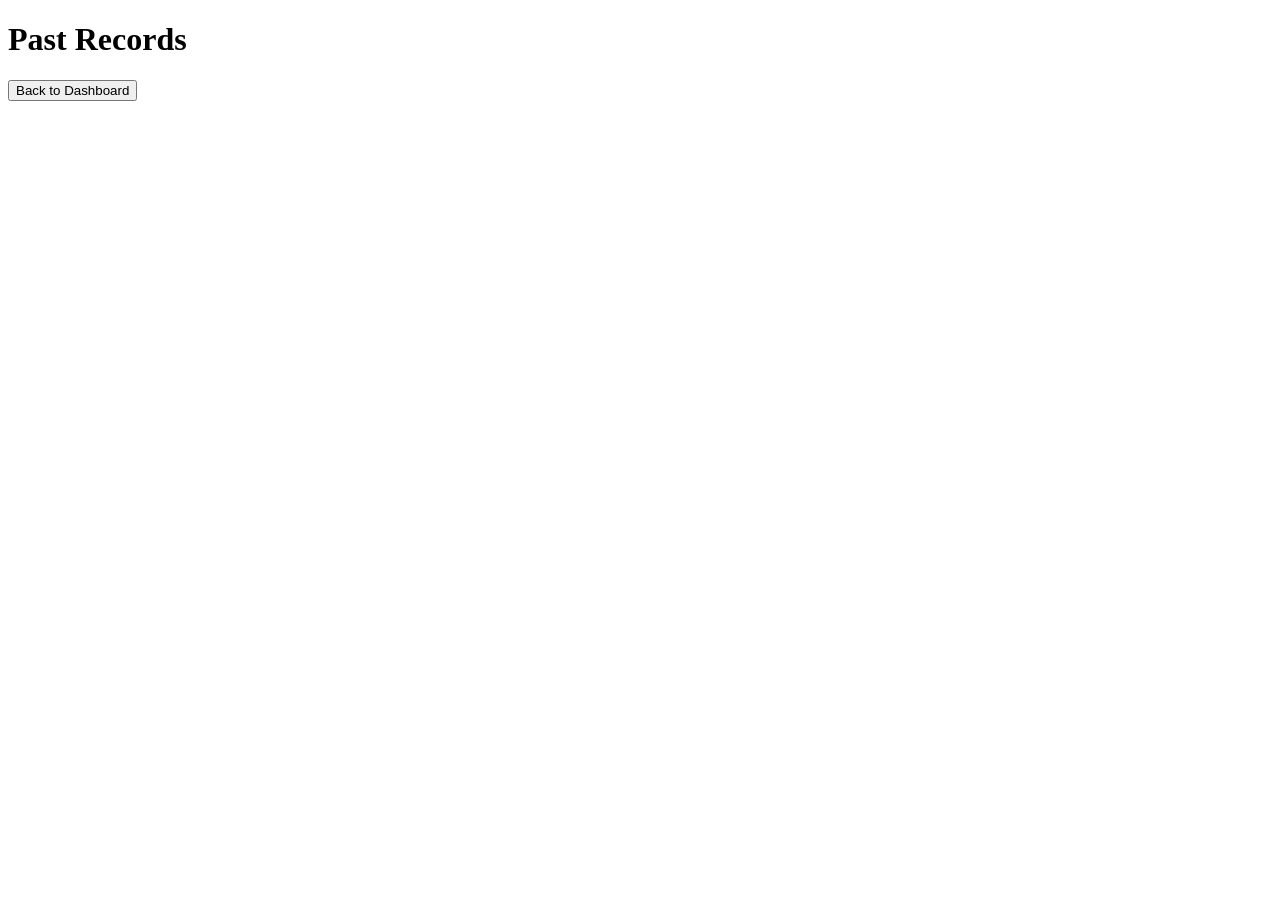
==== frontend/archive.html @ b9ae5662 "Initial commit" ====
<!DOCTYPE html>
<html lang="en">
<head>
    <meta charset="UTF-8">
    <meta name="viewport" content="width=device-width, initial-scale=1.0">
    <title>Tea Room Archives</title>
    <link rel="stylesheet" href="styles.css">
</head>
<body>

    <div class="header-container">
        <h1>Past Records</h1>
        <button class="secondary" onclick="window.location.href='index.html'">Back to Dashboard</button>
    </div>

    <div class="card" style="width: 100%; max-width: 900px;">
        <div id="archive-list">
            <!-- Grouped past items inject here -->
        </div>
    </div>

    <script src="archive.js"></script>
</body>
</html>
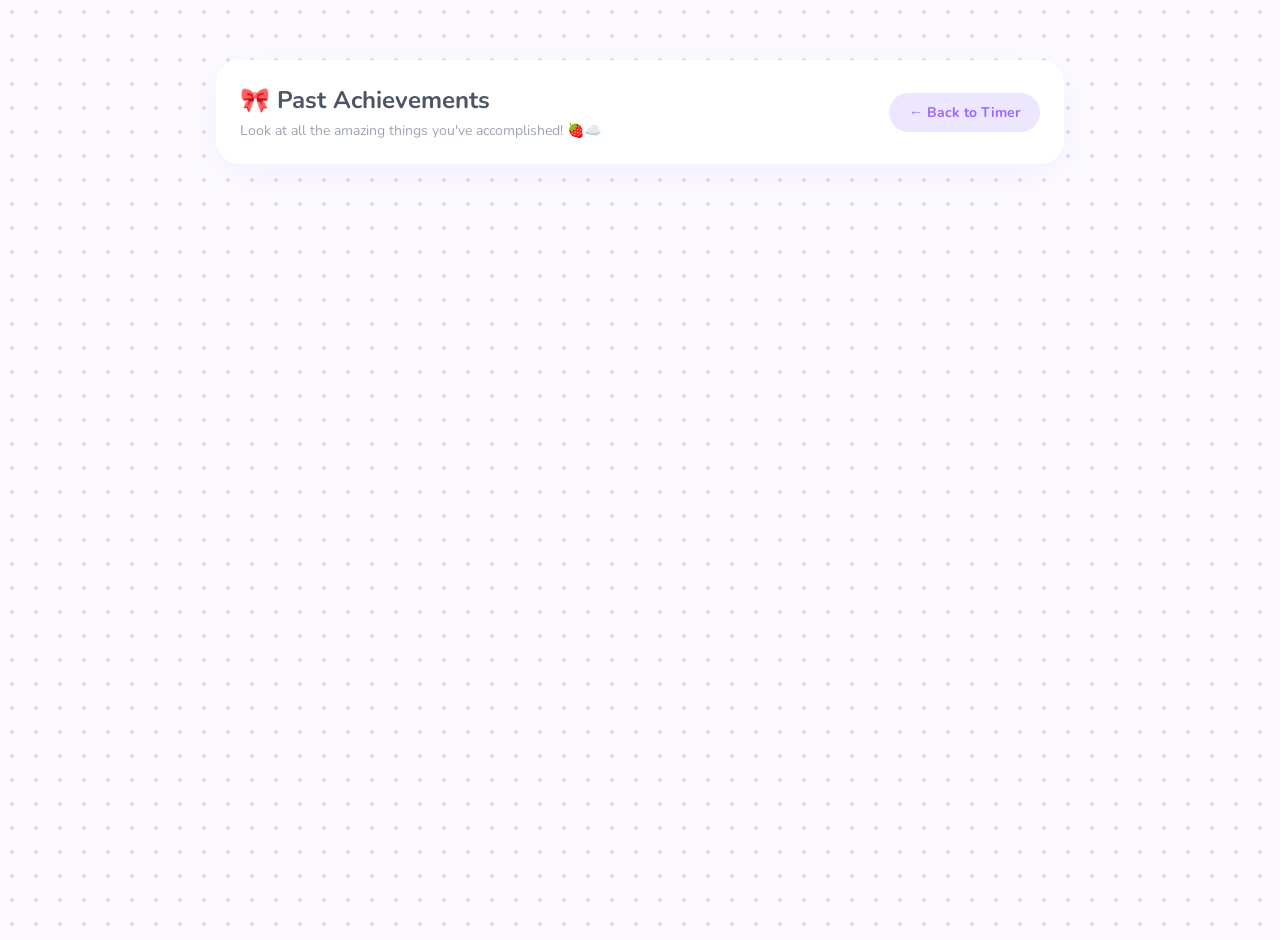
==== commit 86d8f10b: "Upgrade to cute UI and add Brew Logs" ====
--- a/frontend/archive.html
+++ b/frontend/archive.html
@@ -3,20 +3,26 @@
 <head>
     <meta charset="UTF-8">
     <meta name="viewport" content="width=device-width, initial-scale=1.0">
-    <title>Tea Room Archives</title>
+    <title>Past Achievements</title>
     <link rel="stylesheet" href="styles.css">
+    <style>
+        .archive-header { max-width: 800px; margin: 40px auto; padding: 24px; border-radius: 24px; background: white; display: flex; justify-content: space-between; align-items: center; box-shadow: 0 10px 40px rgba(155, 102, 255, 0.08);}
+        .back-btn { background: var(--primary-soft); color: var(--primary); text-decoration: none; padding: 10px 20px; border-radius: 50px; font-weight: 700; font-size: 14px;}
+        .archive-content { max-width: 800px; margin: 0 auto; text-align: center; padding-top: 50px;}
+    </style>
 </head>
 <body>
 
-    <div class="header-container">
-        <h1>Past Records</h1>
-        <button class="secondary" onclick="window.location.href='index.html'">Back to Dashboard</button>
+    <div class="archive-header">
+        <div style="text-align: left;">
+            <h2 style="margin: 0; color: var(--text-dark);">🎀 Past Achievements</h2>
+            <p style="margin: 5px 0 0 0; color: var(--text-muted); font-size: 14px;">Look at all the amazing things you've accomplished! 🍓☁️</p>
+        </div>
+        <a href="index.html" class="back-btn">← Back to Timer</a>
     </div>
 
-    <div class="card" style="width: 100%; max-width: 900px;">
-        <div id="archive-list">
-            <!-- Grouped past items inject here -->
-        </div>
+    <div class="archive-content" id="archive-list">
+        <!-- Content injects here via JS -->
     </div>
 
     <script src="archive.js"></script>
--- a/frontend/styles.css
+++ b/frontend/styles.css
@@ -0,0 +1,126 @@
+@import url('https://fonts.googleapis.com/css2?family=Nunito:wght@400;600;700;800&display=swap');
+
+:root {
+    --primary: #9b66ff;
+    --primary-soft: #ede6ff;
+    --bg-main: #fcfaff;
+    --bg-grid: #e2d9f3;
+    
+    --text-dark: #4b5563;
+    --text-muted: #9ca3af;
+    --card-bg: #ffffff;
+    --border-soft: #f3f4f6;
+    
+    --btn-pause-bg: #fef3c7;
+    --btn-pause-text: #d97706;
+    --btn-reset-bg: #ffe4e6;
+    --btn-reset-text: #e11d48;
+}
+
+body {
+    background-color: var(--bg-main);
+    background-image: radial-gradient(var(--bg-grid) 2px, transparent 2px);
+    background-size: 24px 24px;
+    font-family: 'Nunito', sans-serif;
+    color: var(--text-dark);
+    margin: 0;
+    padding: 20px;
+    min-height: 100vh;
+}
+
+/* Header */
+.top-nav {
+    max-width: 1100px;
+    margin: 0 auto 30px auto;
+    display: flex;
+    justify-content: space-between;
+    align-items: center;
+}
+.logo { font-weight: 800; color: var(--text-muted); letter-spacing: 1px; font-size: 14px;}
+.theme-picker { display: flex; align-items: center; gap: 10px; background: white; padding: 6px 15px; border-radius: 50px; box-shadow: 0 4px 15px rgba(0,0,0,0.03);}
+.theme-dot { width: 16px; height: 16px; border-radius: 50%; cursor: pointer; border: none; transition: transform 0.2s;}
+.theme-dot:hover { transform: scale(1.2); }
+
+/* Layout Grid */
+.dashboard-grid {
+    display: grid;
+    grid-template-columns: 280px 1fr 340px;
+    gap: 20px;
+    max-width: 1100px;
+    margin: 0 auto;
+}
+
+/* Cards */
+.cute-card {
+    background: var(--card-bg);
+    border-radius: 24px;
+    padding: 24px;
+    box-shadow: 0 10px 40px rgba(155, 102, 255, 0.08);
+    margin-bottom: 20px;
+    text-align: center;
+}
+.card-header { font-size: 12px; font-weight: 700; color: var(--text-muted); letter-spacing: 1px; display: flex; justify-content: space-between; margin-bottom: 20px;}
+
+/* Analog Clock */
+.analog-clock-container {
+    width: 160px; height: 160px;
+    border-radius: 50%;
+    border: 4px solid var(--primary-soft);
+    margin: 0 auto 20px auto;
+    position: relative;
+}
+.clock-num { position: absolute; color: var(--primary); font-weight: 800; font-size: 14px;}
+.clock-12 { top: 10px; left: 50%; transform: translateX(-50%); }
+.clock-3 { top: 50%; right: 10px; transform: translateY(-50%); }
+.clock-6 { bottom: 10px; left: 50%; transform: translateX(-50%); }
+.clock-9 { top: 50%; left: 10px; transform: translateY(-50%); }
+.clock-hand {
+    position: absolute; bottom: 50%; left: 50%;
+    transform-origin: bottom; background: var(--primary); border-radius: 4px; transform: translateX(-50%);
+}
+.hand-hour { width: 4px; height: 40px; }
+.hand-min { width: 3px; height: 60px; opacity: 0.8; }
+.hand-sec { width: 2px; height: 70px; background: var(--btn-reset-text); }
+.clock-center { position: absolute; top: 50%; left: 50%; width: 10px; height: 10px; border-radius: 50%; background: var(--primary); transform: translate(-50%, -50%); }
+
+/* Stats Pills */
+.stats-pills { display: flex; justify-content: center; gap: 5px; margin-bottom: 15px;}
+.pill { padding: 4px 12px; border-radius: 12px; font-size: 11px; font-weight: 700; color: var(--text-muted); background: white;}
+.pill.active { background: var(--primary); color: white; }
+
+/* Timer Center */
+.status-pill { display: inline-block; background: var(--primary-soft); color: var(--primary); font-size: 12px; font-weight: 700; padding: 4px 12px; border-radius: 20px; margin-bottom: 15px; }
+.preset-row { display: flex; justify-content: center; gap: 10px; margin: 20px 0;}
+.preset-btn { background: var(--primary-soft); color: var(--primary); border: none; padding: 8px 16px; border-radius: 20px; font-weight: 700; cursor: pointer;}
+.preset-btn.active { background: var(--primary); color: white; }
+.timer-display { font-size: 4.5rem; font-weight: 800; color: var(--text-dark); margin: 20px 0;}
+
+.main-controls { display: flex; justify-content: center; gap: 10px; margin-bottom: 20px;}
+.main-controls button { padding: 12px 24px; border-radius: 24px; font-weight: 700; border: none; cursor: pointer; transition: transform 0.2s;}
+.main-controls button:hover { transform: translateY(-2px); }
+.btn-start { background: var(--primary); color: white; }
+.btn-pause { background: var(--btn-pause-bg); color: var(--btn-pause-text); }
+.btn-reset { background: var(--btn-reset-bg); color: var(--btn-reset-text); }
+
+.audio-controls { display: flex; justify-content: center; gap: 15px; font-size: 12px; font-weight: 600;}
+.audio-btn { background: transparent; border: none; color: var(--text-muted); cursor: pointer; padding: 6px 12px; border-radius: 20px;}
+.audio-btn.active { background: var(--primary-soft); color: var(--primary); }
+
+/* Tasks list */
+.input-group { display: flex; gap: 10px; margin-bottom: 15px;}
+.input-group input { flex: 1; padding: 10px 15px; border-radius: 12px; border: 1px solid var(--border-soft); font-family: inherit;}
+.input-group button { background: var(--primary); color: white; border: none; padding: 0 15px; border-radius: 12px; font-weight: 700; cursor: pointer;}
+
+.task-item { display: flex; align-items: center; justify-content: space-between; padding: 12px; border: 1px solid var(--border-soft); border-radius: 12px; margin-bottom: 10px; font-size: 13px; text-align: left;}
+.task-item.completed { opacity: 0.6; text-decoration: line-through; }
+.task-left { display: flex; align-items: center; gap: 10px; }
+.task-checkbox { width: 18px; height: 18px; border: 2px solid var(--primary); border-radius: 6px; cursor: pointer; display: flex; align-items: center; justify-content: center;}
+.task-item.completed .task-checkbox { background: var(--primary); }
+.task-item.completed .task-checkbox::after { content: "✓"; color: white; font-size: 12px; }
+.btn-delete { background: none; border: none; color: var(--btn-reset-text); cursor: pointer; font-weight: bold;}
+
+/* Brew Log */
+.brew-table { width: 100%; border-collapse: collapse; font-size: 12px; text-align: left;}
+.brew-table th { color: var(--text-muted); padding-bottom: 10px; border-bottom: 1px solid var(--border-soft);}
+.brew-table td { padding: 10px 0; color: var(--text-dark);}
+.badge { padding: 3px 8px; border-radius: 10px; font-size: 10px; font-weight: 700; background: var(--primary-soft); color: var(--primary);}
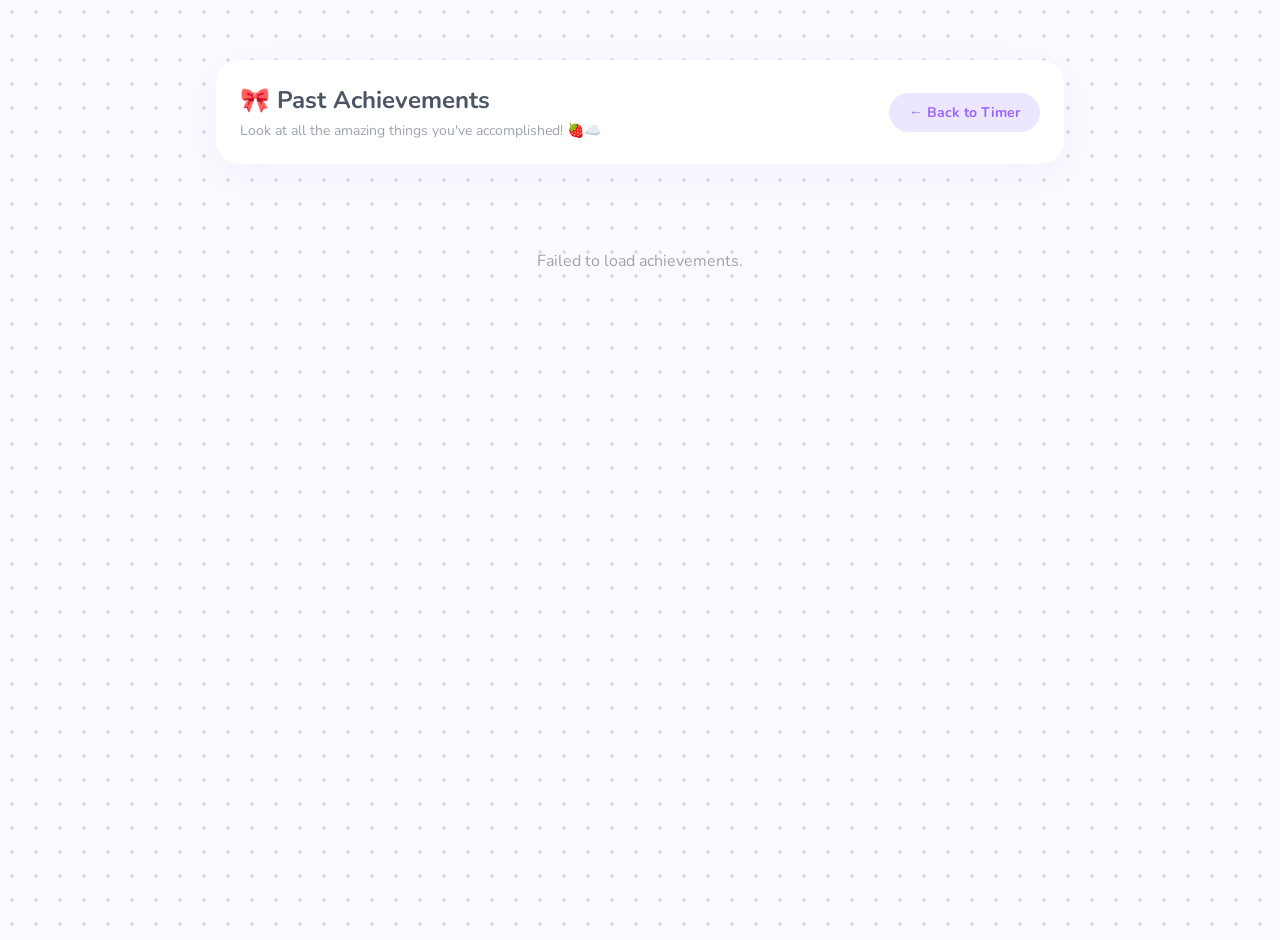
==== commit de83c568: "Fix teapot missing character and add rising steam animation" ====
--- a/frontend/archive.html
+++ b/frontend/archive.html
@@ -8,7 +8,7 @@
     <style>
         .archive-header { max-width: 800px; margin: 40px auto; padding: 24px; border-radius: 24px; background: white; display: flex; justify-content: space-between; align-items: center; box-shadow: 0 10px 40px rgba(155, 102, 255, 0.08);}
         .back-btn { background: var(--primary-soft); color: var(--primary); text-decoration: none; padding: 10px 20px; border-radius: 50px; font-weight: 700; font-size: 14px;}
-        .archive-content { max-width: 800px; margin: 0 auto; text-align: center; padding-top: 50px;}
+        .archive-content { max-width: 800px; margin: 0 auto; text-align: center; padding-top: 30px;}
     </style>
 </head>
 <body>
@@ -22,7 +22,7 @@
     </div>
 
     <div class="archive-content" id="archive-list">
-        <!-- Content injects here via JS -->
+        <!-- Content dynamically injected here -->
     </div>
 
     <script src="archive.js"></script>
--- a/frontend/styles.css
+++ b/frontend/styles.css
@@ -31,7 +31,7 @@
 /* Header */
 .top-nav {
     max-width: 1100px;
-    margin: 0 auto 30px auto;
+    margin: 0 auto 25px auto;
     display: flex;
     justify-content: space-between;
     align-items: center;
@@ -88,13 +88,64 @@
 .pill { padding: 4px 12px; border-radius: 12px; font-size: 11px; font-weight: 700; color: var(--text-muted); background: white;}
 .pill.active { background: var(--primary); color: white; }
 
-/* Timer Center */
+/* Teapot & Steam Animation */
+.tea-container {
+    display: flex;
+    flex-direction: column;
+    align-items: center;
+    justify-content: center;
+    margin: 10px 0 0 0;
+    height: 95px;
+}
+.steam-svg {
+    height: 28px;
+    overflow: visible;
+}
+.steam-line {
+    opacity: 0;
+    transition: opacity 0.3s;
+}
+/* Animation triggers when timer runs */
+.brewing .steam-line {
+    animation: riseSteam 2s infinite ease-in-out;
+}
+.brewing .steam-1 { animation-delay: 0s; }
+.brewing .steam-2 { animation-delay: 0.6s; }
+.brewing .steam-3 { animation-delay: 1.2s; }
+
+@keyframes riseSteam {
+    0% {
+        opacity: 0;
+        transform: translateY(4px) scaleX(0.8);
+    }
+    50% {
+        opacity: 0.85;
+        transform: translateY(-6px) scaleX(1.1);
+    }
+    100% {
+        opacity: 0;
+        transform: translateY(-16px) scaleX(0.9);
+    }
+}
+
+.brewing .teapot-svg {
+    animation: teapotGiggle 3s infinite ease-in-out;
+}
+
+@keyframes teapotGiggle {
+    0%, 100% { transform: translateY(0) rotate(0deg); }
+    25% { transform: translateY(-2px) rotate(-1.5deg); }
+    75% { transform: translateY(1px) rotate(1.5deg); }
+}
+
+/* Timer Display */
 .status-pill { display: inline-block; background: var(--primary-soft); color: var(--primary); font-size: 12px; font-weight: 700; padding: 4px 12px; border-radius: 20px; margin-bottom: 15px; }
-.preset-row { display: flex; justify-content: center; gap: 10px; margin: 20px 0;}
+.preset-row { display: flex; justify-content: center; gap: 10px; margin: 15px 0;}
 .preset-btn { background: var(--primary-soft); color: var(--primary); border: none; padding: 8px 16px; border-radius: 20px; font-weight: 700; cursor: pointer;}
 .preset-btn.active { background: var(--primary); color: white; }
-.timer-display { font-size: 4.5rem; font-weight: 800; color: var(--text-dark); margin: 20px 0;}
+.timer-display { font-size: 4.5rem; font-weight: 800; color: var(--text-dark); margin: 15px 0;}
 
+/* Buttons */
 .main-controls { display: flex; justify-content: center; gap: 10px; margin-bottom: 20px;}
 .main-controls button { padding: 12px 24px; border-radius: 24px; font-weight: 700; border: none; cursor: pointer; transition: transform 0.2s;}
 .main-controls button:hover { transform: translateY(-2px); }
@@ -113,13 +164,13 @@
 
 .task-item { display: flex; align-items: center; justify-content: space-between; padding: 12px; border: 1px solid var(--border-soft); border-radius: 12px; margin-bottom: 10px; font-size: 13px; text-align: left;}
 .task-item.completed { opacity: 0.6; text-decoration: line-through; }
-.task-left { display: flex; align-items: center; gap: 10px; }
+.task-left { display: flex; align-items: center; gap: 10px; cursor: pointer; }
 .task-checkbox { width: 18px; height: 18px; border: 2px solid var(--primary); border-radius: 6px; cursor: pointer; display: flex; align-items: center; justify-content: center;}
 .task-item.completed .task-checkbox { background: var(--primary); }
 .task-item.completed .task-checkbox::after { content: "✓"; color: white; font-size: 12px; }
 .btn-delete { background: none; border: none; color: var(--btn-reset-text); cursor: pointer; font-weight: bold;}
 
-/* Brew Log */
+/* Brew Log Table */
 .brew-table { width: 100%; border-collapse: collapse; font-size: 12px; text-align: left;}
 .brew-table th { color: var(--text-muted); padding-bottom: 10px; border-bottom: 1px solid var(--border-soft);}
 .brew-table td { padding: 10px 0; color: var(--text-dark);}
